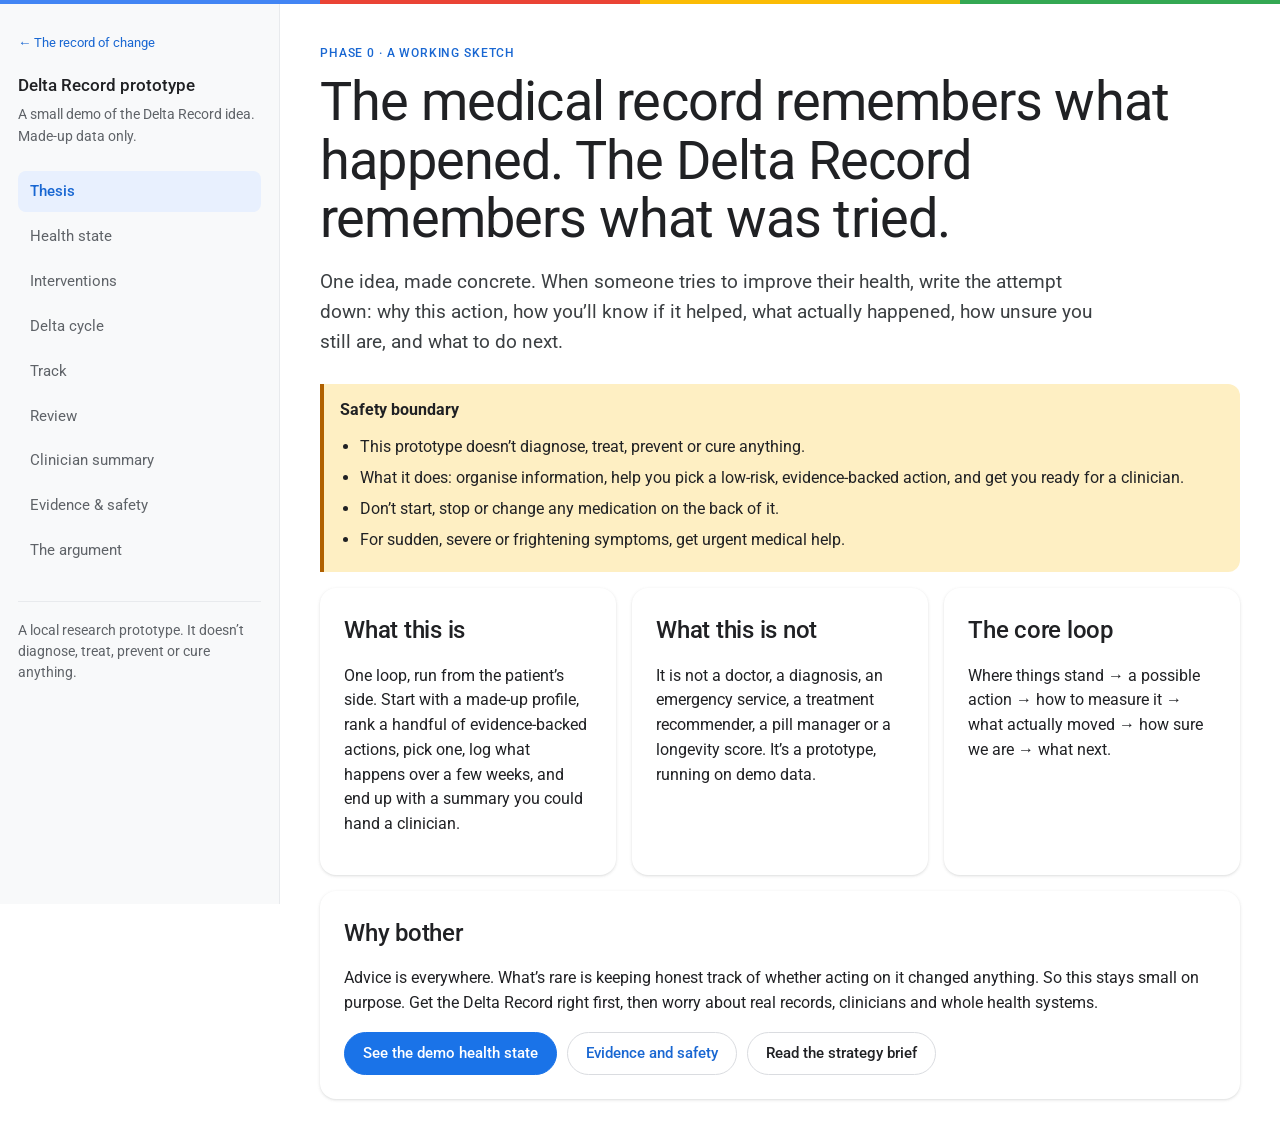
==== app/index.html @ a812075d "Unify brief + prototype into one site; align prototype to Google design; strengthen copy and transla" ====
<!doctype html>
<html lang="en-GB">
  <head>
    <meta charset="UTF-8" />
    <meta name="viewport" content="width=device-width, initial-scale=1.0" />
    <title>Delta Record prototype</title>
    <link rel="preconnect" href="https://fonts.googleapis.com" />
    <link rel="preconnect" href="https://fonts.gstatic.com" crossorigin />
    <link href="https://fonts.googleapis.com/css2?family=Roboto:wght@400;500;700&display=swap" rel="stylesheet" />
    <link rel="stylesheet" href="src/styles.css" />
  </head>
  <body>
    <div id="app"></div>
    <script type="module" src="src/app.js"></script>
  </body>
</html>
---- app/src/styles.css ----
:root {
  --bg: #ffffff;
  --bg-alt: #f8f9fa;
  --surface: #ffffff;
  --surface-soft: #f8f9fa;
  --text: #202124;
  --muted: #5f6368;
  --line: #e8eaed;
  --line-strong: #dadce0;
  --strong: #202124;
  --accent: #1a73e8;
  --accent-700: #1967d2;
  --accent-soft: #e8f0fe;
  --accent-border: #d2e3fc;
  --warn: #b06000;
  --warn-soft: #feefc3;
  --danger: #c5221f;
  --danger-soft: #fce8e6;
  --ok: #188038;
  --ok-soft: #e6f4ea;
  --shadow1: 0 1px 2px 0 rgba(60,64,67,.10), 0 1px 3px 1px rgba(60,64,67,.06);
  --shadow2: 0 1px 3px 0 rgba(60,64,67,.12), 0 4px 8px 3px rgba(60,64,67,.08);
  font-family: "Google Sans", "Product Sans", "Roboto", -apple-system, BlinkMacSystemFont, "Segoe UI", sans-serif;
}

* { box-sizing: border-box; }

body { margin: 0; background: var(--bg); color: var(--text); line-height: 1.55; -webkit-font-smoothing: antialiased; }
a { color: var(--accent-700); }
button, input, textarea, select { font: inherit; }

.gbar { height: 4px; display: flex; }
.gbar i { flex: 1; }
.gbar i:nth-child(1){ background:#4285f4; } .gbar i:nth-child(2){ background:#ea4335; }
.gbar i:nth-child(3){ background:#fbbc04; } .gbar i:nth-child(4){ background:#34a853; }

.app-shell { min-height: 100vh; display: grid; grid-template-columns: 280px 1fr; }

.sidebar { border-right: 1px solid var(--line); padding: 26px 18px; background: var(--bg-alt); position: sticky; top: 0; height: 100vh; overflow: auto; }
.brand { font-size: 1.05rem; font-weight: 500; margin-bottom: 6px; }
.brand-sub { font-size: 0.88rem; color: var(--muted); margin-bottom: 24px; }
.homelink { display: inline-block; margin-bottom: 18px; font-size: 0.84rem; color: var(--accent-700); text-decoration: none; }
.homelink:hover { text-decoration: underline; }

.nav { display: grid; gap: 4px; }
.nav a { padding: 9px 12px; text-decoration: none; border-radius: 8px; color: var(--muted); font-size: 0.92rem; }
.nav a.active { background: var(--accent-soft); color: var(--accent-700); font-weight: 500; }
.nav a:hover { background: #eceff1; color: var(--strong); }
.nav a.active:hover { background: var(--accent-soft); }

.main { padding: 40px; max-width: 1180px; width: 100%; }

.hero { max-width: 850px; margin-bottom: 28px; }
.kicker { color: var(--accent-700); text-transform: uppercase; letter-spacing: 0.07em; font-size: 0.76rem; font-weight: 500; margin-bottom: 10px; }

h1 { font-size: clamp(2rem, 5vw, 3.4rem); font-weight: 400; line-height: 1.08; margin: 0 0 18px; letter-spacing: -0.015em; }
h2 { margin: 0 0 14px; font-size: 1.5rem; font-weight: 500; letter-spacing: -0.01em; }
h3 { margin: 0 0 8px; font-size: 1.05rem; font-weight: 500; }
p { margin: 0 0 14px; }
.lede { font-size: 1.2rem; color: #3c4043; max-width: 780px; }

.grid { display: grid; grid-template-columns: repeat(auto-fit, minmax(260px, 1fr)); gap: 16px; }
.card { background: var(--surface); border-radius: 16px; box-shadow: var(--shadow1); padding: 18px; transition: box-shadow .15s ease; }
.card:hover { box-shadow: var(--shadow2); }
.card.soft { background: var(--surface-soft); box-shadow: none; border: 1px solid var(--line); }
.card.big { padding: 24px; }
.card.accent { background: var(--accent-soft); box-shadow: none; border: 1px solid var(--accent-border); }
.stack { display: grid; gap: 16px; }
.row { display: flex; align-items: flex-start; justify-content: space-between; gap: 12px; }

.badge { display: inline-flex; align-items: center; gap: 6px; border-radius: 999px; padding: 4px 11px; font-size: 0.76rem; font-weight: 500; background: var(--accent-soft); color: var(--accent-700); white-space: nowrap; }
.badge.warn { background: var(--warn-soft); color: var(--warn); }
.badge.danger { background: var(--danger-soft); color: var(--danger); }
.badge.ok { background: var(--ok-soft); color: var(--ok); }

.meta { color: var(--muted); font-size: 0.9rem; }
.list { margin: 12px 0 0; padding-left: 20px; }
.list li { margin: 6px 0; }

.button-row { display: flex; flex-wrap: wrap; gap: 10px; margin-top: 16px; }
.btn { border: 1px solid var(--accent); background: var(--accent); color: #fff; border-radius: 999px; padding: 9px 18px; cursor: pointer; text-decoration: none; display: inline-flex; align-items: center; justify-content: center; font-weight: 500; font-size: 0.92rem; }
.btn:hover { background: var(--accent-700); box-shadow: var(--shadow1); }
.btn.secondary { background: transparent; color: var(--accent-700); border-color: var(--line-strong); }
.btn.secondary:hover { background: var(--accent-soft); box-shadow: none; }
.btn.ghost { background: transparent; border-color: var(--line-strong); color: var(--text); }
.btn.ghost:hover { background: #f1f3f4; box-shadow: none; }
.btn:disabled { opacity: 0.45; cursor: not-allowed; }

.table { width: 100%; border-collapse: collapse; overflow: hidden; border-radius: 12px; background: var(--surface); box-shadow: var(--shadow1); }
.table th, .table td { text-align: left; padding: 11px 14px; border-bottom: 1px solid var(--line); vertical-align: top; }
.table th { color: var(--muted); font-size: 0.78rem; text-transform: uppercase; letter-spacing: 0.04em; font-weight: 500; }
.table tr:last-child td { border-bottom: 0; }

.score-grid { display: grid; grid-template-columns: repeat(auto-fit, minmax(135px, 1fr)); gap: 8px; margin-top: 12px; }
.score-item { border-radius: 10px; padding: 9px 10px; background: var(--surface-soft); }
.score-item span { display: block; color: var(--muted); font-size: 0.74rem; }
.score-item strong { font-size: 1rem; font-weight: 500; }

.notice { border-left: 4px solid var(--accent); background: var(--accent-soft); padding: 14px 16px; border-radius: 0 12px 12px 0; margin: 16px 0; }
.notice.warn { border-left-color: var(--warn); background: var(--warn-soft); }
.notice.danger { border-left-color: var(--danger); background: var(--danger-soft); }

textarea, input { width: 100%; border: 1px solid var(--line-strong); border-radius: 10px; padding: 10px; background: #fff; }
.form-grid { display: grid; gap: 12px; margin-top: 12px; }
label { display: grid; gap: 6px; font-weight: 500; }

pre.summary { white-space: pre-wrap; background: #202124; color: #e8eaed; padding: 18px; border-radius: 14px; overflow: auto; }

.footer-note { margin-top: 30px; padding-top: 18px; border-top: 1px solid var(--line); color: var(--muted); font-size: 0.86rem; }

/* Thesis / pointer page */
.thesis { max-width: 820px; }
.thesis-hero { max-width: 760px; margin-bottom: 28px; }
.thesis-prose { max-width: 720px; }
.pull-quote { margin: 24px 0; padding: 0 0 0 20px; border-left: 3px solid var(--accent); font-size: 1.4rem; line-height: 1.3; color: var(--strong); max-width: 720px; }

@media (max-width: 820px) {
  .app-shell { grid-template-columns: 1fr; }
  .sidebar { position: relative; height: auto; border-right: 0; border-bottom: 1px solid var(--line); }
  .main { padding: 24px 16px; }
}
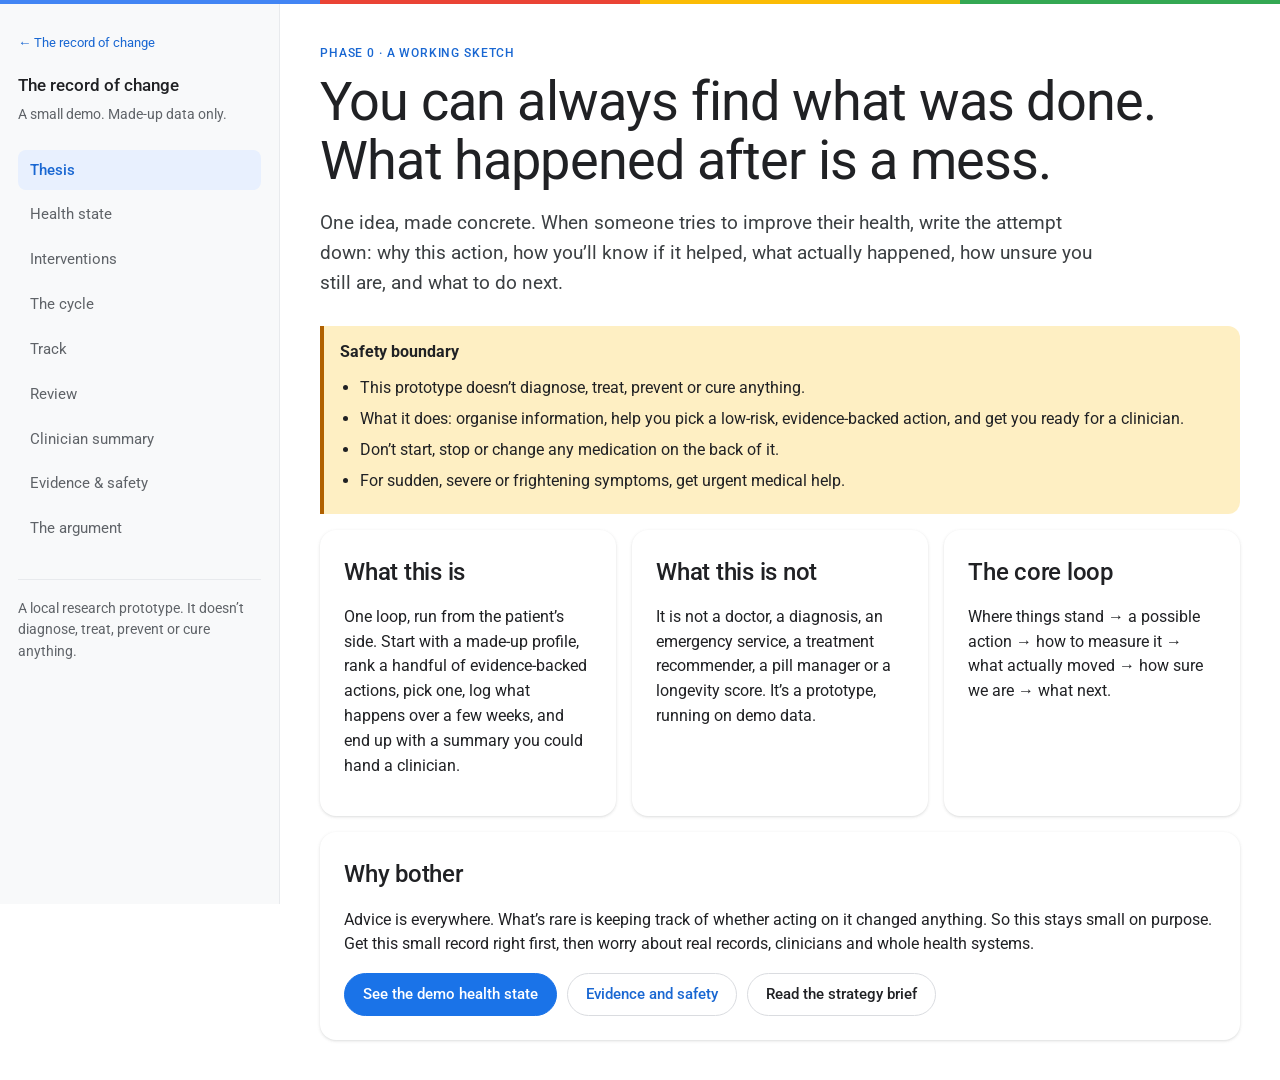
==== commit 68fc44e8: "Rewrite copy in plain voice: drop the 'Delta' jargon, restore the 'what was done vs what it did' fra" ====
--- a/app/index.html
+++ b/app/index.html
@@ -3,7 +3,7 @@
   <head>
     <meta charset="UTF-8" />
     <meta name="viewport" content="width=device-width, initial-scale=1.0" />
-    <title>Delta Record prototype</title>
+    <title>The record of change — prototype</title>
     <link rel="preconnect" href="https://fonts.googleapis.com" />
     <link rel="preconnect" href="https://fonts.gstatic.com" crossorigin />
     <link href="https://fonts.googleapis.com/css2?family=Roboto:wght@400;500;700&display=swap" rel="stylesheet" />
